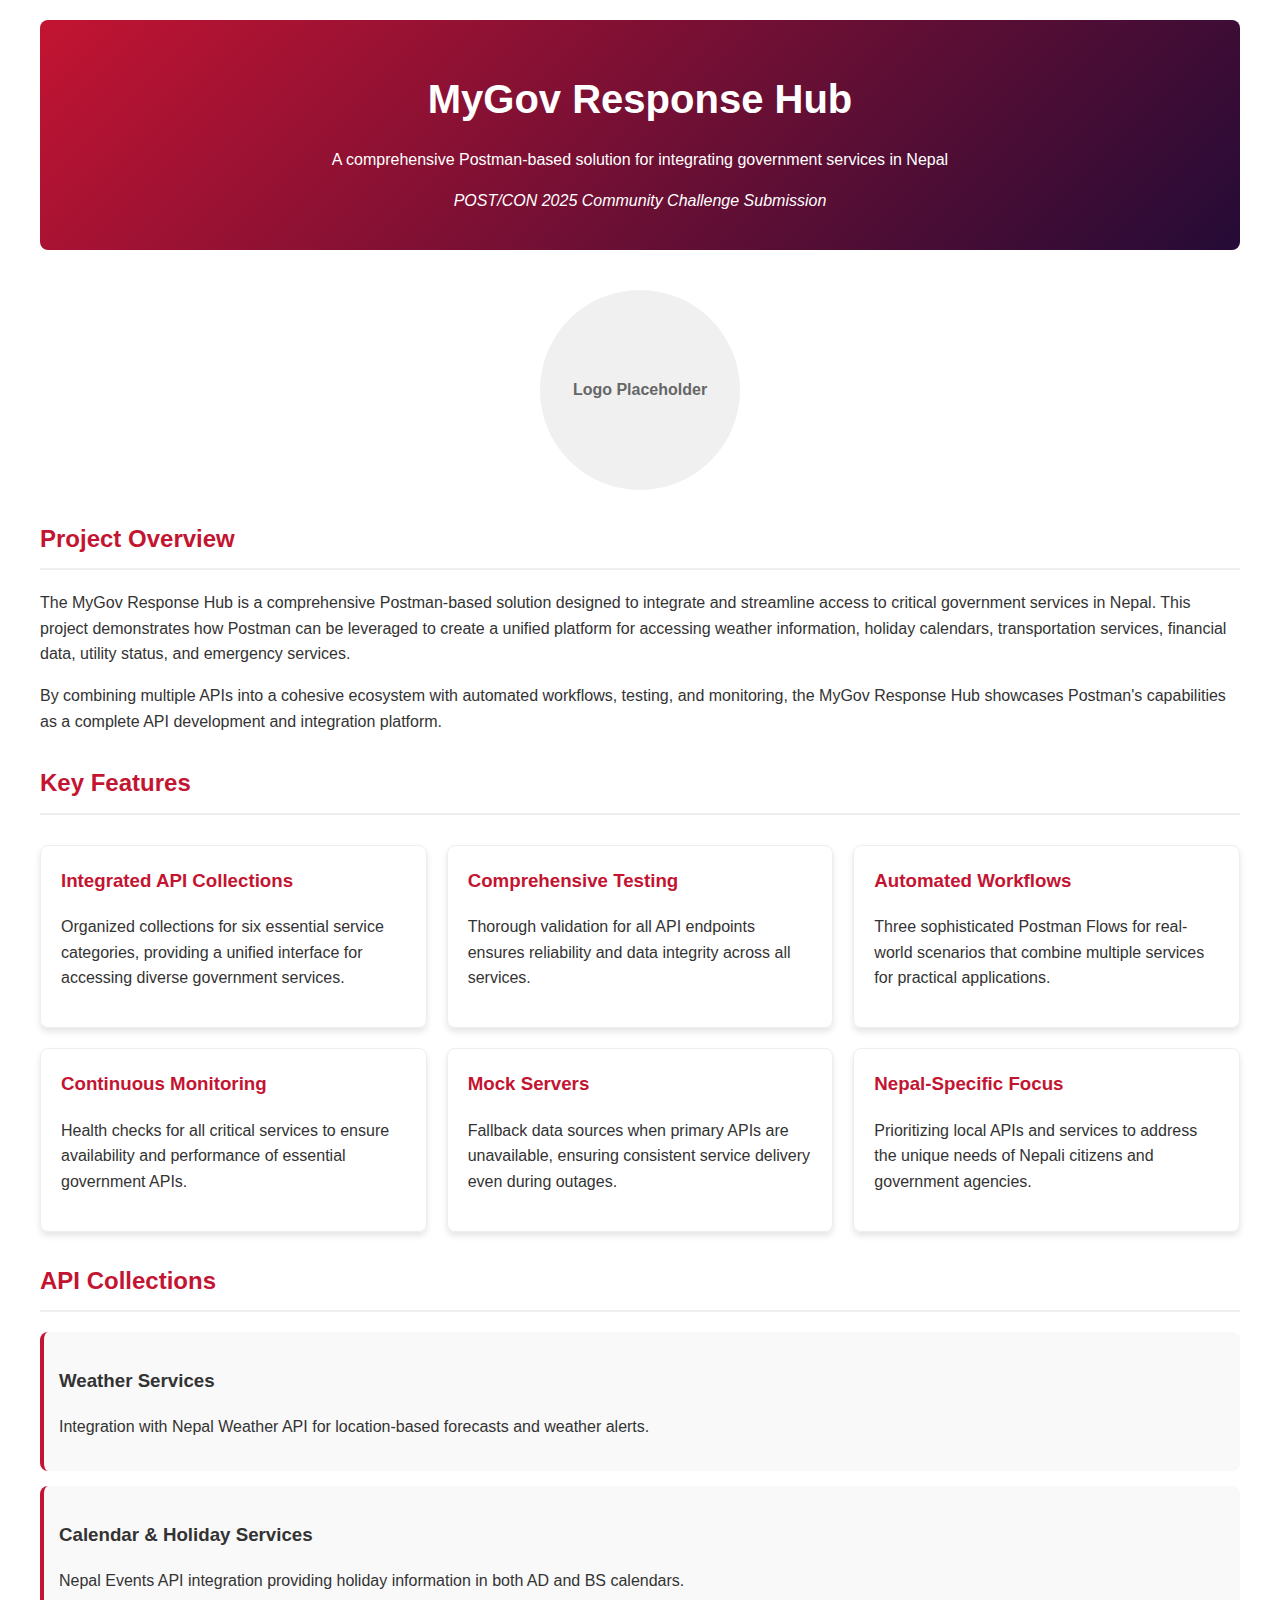
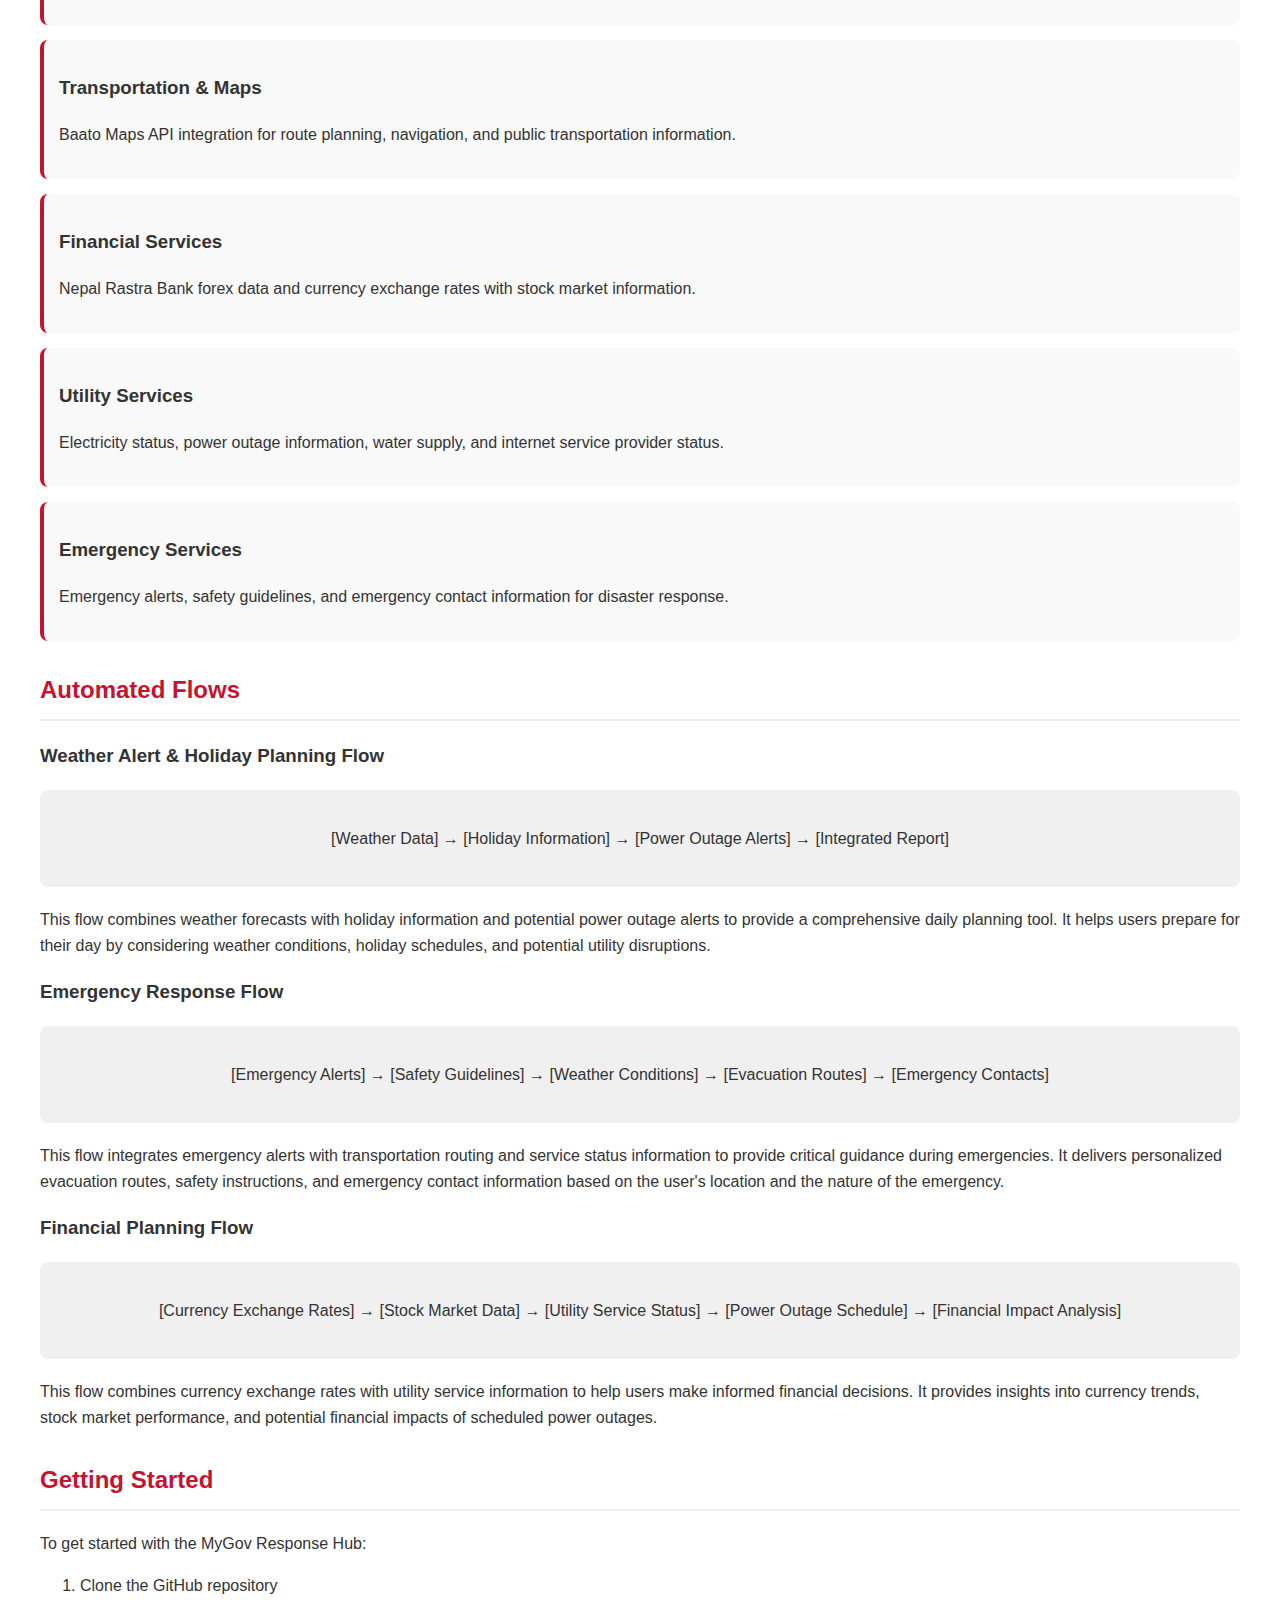
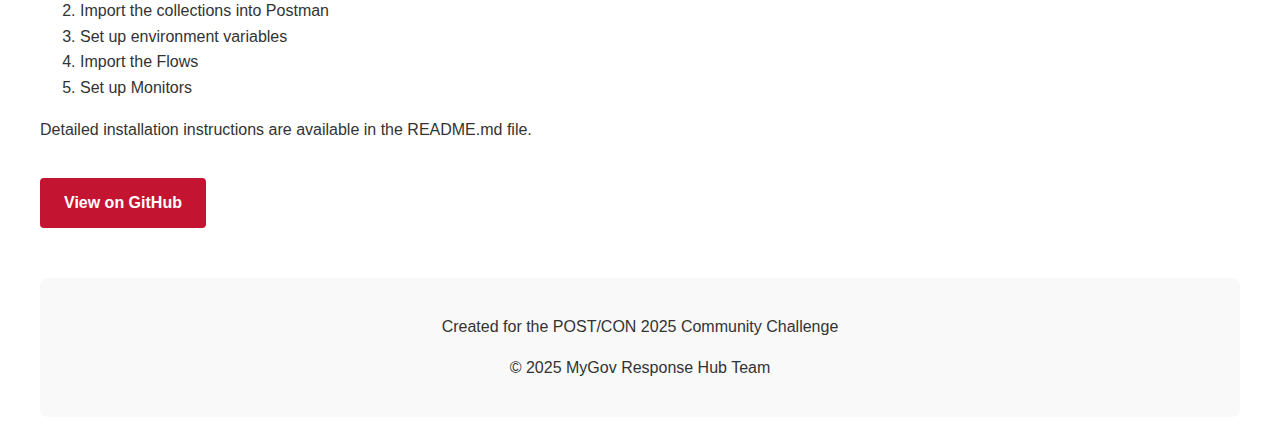
==== assets/project-overview.html @ 2e71a1d5 "added files" ====
<!DOCTYPE html>
<html lang="en">
<head>
    <meta charset="UTF-8">
    <meta name="viewport" content="width=device-width, initial-scale=1.0">
    <title>MyGov Response Hub - Project Overview</title>
    <style>
        body {
            font-family: 'Segoe UI', Tahoma, Geneva, Verdana, sans-serif;
            line-height: 1.6;
            color: #333;
            max-width: 1200px;
            margin: 0 auto;
            padding: 20px;
        }
        header {
            text-align: center;
            margin-bottom: 40px;
            padding: 20px;
            background: linear-gradient(135deg, #c31432, #240b36);
            color: white;
            border-radius: 8px;
        }
        h1 {
            font-size: 2.5em;
            margin-bottom: 10px;
        }
        h2 {
            color: #c31432;
            border-bottom: 2px solid #eee;
            padding-bottom: 10px;
            margin-top: 30px;
        }
        .logo-container {
            text-align: center;
            margin: 20px 0;
        }
        .logo-placeholder {
            width: 200px;
            height: 200px;
            margin: 0 auto;
            background-color: #f0f0f0;
            border-radius: 50%;
            display: flex;
            align-items: center;
            justify-content: center;
            font-weight: bold;
            color: #666;
        }
        .features {
            display: grid;
            grid-template-columns: repeat(auto-fill, minmax(300px, 1fr));
            gap: 20px;
            margin: 30px 0;
        }
        .feature-card {
            border: 1px solid #eee;
            border-radius: 8px;
            padding: 20px;
            box-shadow: 0 4px 6px rgba(0,0,0,0.1);
            transition: transform 0.3s ease;
        }
        .feature-card:hover {
            transform: translateY(-5px);
        }
        .feature-card h3 {
            color: #c31432;
            margin-top: 0;
        }
        .collections {
            margin: 30px 0;
        }
        .collection-item {
            background-color: #f9f9f9;
            padding: 15px;
            margin-bottom: 15px;
            border-radius: 8px;
            border-left: 4px solid #c31432;
        }
        .flows {
            margin: 30px 0;
        }
        .flow-diagram {
            background-color: #f0f0f0;
            padding: 20px;
            border-radius: 8px;
            margin-bottom: 20px;
            text-align: center;
        }
        footer {
            text-align: center;
            margin-top: 50px;
            padding: 20px;
            background-color: #f9f9f9;
            border-radius: 8px;
        }
        .cta-button {
            display: inline-block;
            background-color: #c31432;
            color: white;
            padding: 12px 24px;
            text-decoration: none;
            border-radius: 4px;
            font-weight: bold;
            margin-top: 20px;
            transition: background-color 0.3s ease;
        }
        .cta-button:hover {
            background-color: #a01029;
        }
    </style>
</head>
<body>
    <header>
        <h1>MyGov Response Hub</h1>
        <p>A comprehensive Postman-based solution for integrating government services in Nepal</p>
        <p><em>POST/CON 2025 Community Challenge Submission</em></p>
    </header>

    <div class="logo-container">
        <div class="logo-placeholder">Logo Placeholder</div>
    </div>

    <section>
        <h2>Project Overview</h2>
        <p>The MyGov Response Hub is a comprehensive Postman-based solution designed to integrate and streamline access to critical government services in Nepal. This project demonstrates how Postman can be leveraged to create a unified platform for accessing weather information, holiday calendars, transportation services, financial data, utility status, and emergency services.</p>
        <p>By combining multiple APIs into a cohesive ecosystem with automated workflows, testing, and monitoring, the MyGov Response Hub showcases Postman's capabilities as a complete API development and integration platform.</p>
    </section>

    <section>
        <h2>Key Features</h2>
        <div class="features">
            <div class="feature-card">
                <h3>Integrated API Collections</h3>
                <p>Organized collections for six essential service categories, providing a unified interface for accessing diverse government services.</p>
            </div>
            <div class="feature-card">
                <h3>Comprehensive Testing</h3>
                <p>Thorough validation for all API endpoints ensures reliability and data integrity across all services.</p>
            </div>
            <div class="feature-card">
                <h3>Automated Workflows</h3>
                <p>Three sophisticated Postman Flows for real-world scenarios that combine multiple services for practical applications.</p>
            </div>
            <div class="feature-card">
                <h3>Continuous Monitoring</h3>
                <p>Health checks for all critical services to ensure availability and performance of essential government APIs.</p>
            </div>
            <div class="feature-card">
                <h3>Mock Servers</h3>
                <p>Fallback data sources when primary APIs are unavailable, ensuring consistent service delivery even during outages.</p>
            </div>
            <div class="feature-card">
                <h3>Nepal-Specific Focus</h3>
                <p>Prioritizing local APIs and services to address the unique needs of Nepali citizens and government agencies.</p>
            </div>
        </div>
    </section>

    <section class="collections">
        <h2>API Collections</h2>
        <div class="collection-item">
            <h3>Weather Services</h3>
            <p>Integration with Nepal Weather API for location-based forecasts and weather alerts.</p>
        </div>
        <div class="collection-item">
            <h3>Calendar & Holiday Services</h3>
            <p>Nepal Events API integration providing holiday information in both AD and BS calendars.</p>
        </div>
        <div class="collection-item">
            <h3>Transportation & Maps</h3>
            <p>Baato Maps API integration for route planning, navigation, and public transportation information.</p>
        </div>
        <div class="collection-item">
            <h3>Financial Services</h3>
            <p>Nepal Rastra Bank forex data and currency exchange rates with stock market information.</p>
        </div>
        <div class="collection-item">
            <h3>Utility Services</h3>
            <p>Electricity status, power outage information, water supply, and internet service provider status.</p>
        </div>
        <div class="collection-item">
            <h3>Emergency Services</h3>
            <p>Emergency alerts, safety guidelines, and emergency contact information for disaster response.</p>
        </div>
    </section>

    <section class="flows">
        <h2>Automated Flows</h2>
        <div>
            <h3>Weather Alert & Holiday Planning Flow</h3>
            <div class="flow-diagram">
                <p>[Weather Data] → [Holiday Information] → [Power Outage Alerts] → [Integrated Report]</p>
            </div>
            <p>This flow combines weather forecasts with holiday information and potential power outage alerts to provide a comprehensive daily planning tool. It helps users prepare for their day by considering weather conditions, holiday schedules, and potential utility disruptions.</p>
        </div>
        <div>
            <h3>Emergency Response Flow</h3>
            <div class="flow-diagram">
                <p>[Emergency Alerts] → [Safety Guidelines] → [Weather Conditions] → [Evacuation Routes] → [Emergency Contacts]</p>
            </div>
            <p>This flow integrates emergency alerts with transportation routing and service status information to provide critical guidance during emergencies. It delivers personalized evacuation routes, safety instructions, and emergency contact information based on the user's location and the nature of the emergency.</p>
        </div>
        <div>
            <h3>Financial Planning Flow</h3>
            <div class="flow-diagram">
                <p>[Currency Exchange Rates] → [Stock Market Data] → [Utility Service Status] → [Power Outage Schedule] → [Financial Impact Analysis]</p>
            </div>
            <p>This flow combines currency exchange rates with utility service information to help users make informed financial decisions. It provides insights into currency trends, stock market performance, and potential financial impacts of scheduled power outages.</p>
        </div>
    </section>

    <section>
        <h2>Getting Started</h2>
        <p>To get started with the MyGov Response Hub:</p>
        <ol>
            <li>Clone the GitHub repository</li>
            <li>Import the collections into Postman</li>
            <li>Set up environment variables</li>
            <li>Import the Flows</li>
            <li>Set up Monitors</li>
        </ol>
        <p>Detailed installation instructions are available in the README.md file.</p>
        <a href="https://github.com/yourusername/mygov-response-hub" class="cta-button">View on GitHub</a>
    </section>

    <footer>
        <p>Created for the POST/CON 2025 Community Challenge</p>
        <p>© 2025 MyGov Response Hub Team</p>
    </footer>
</body>
</html>
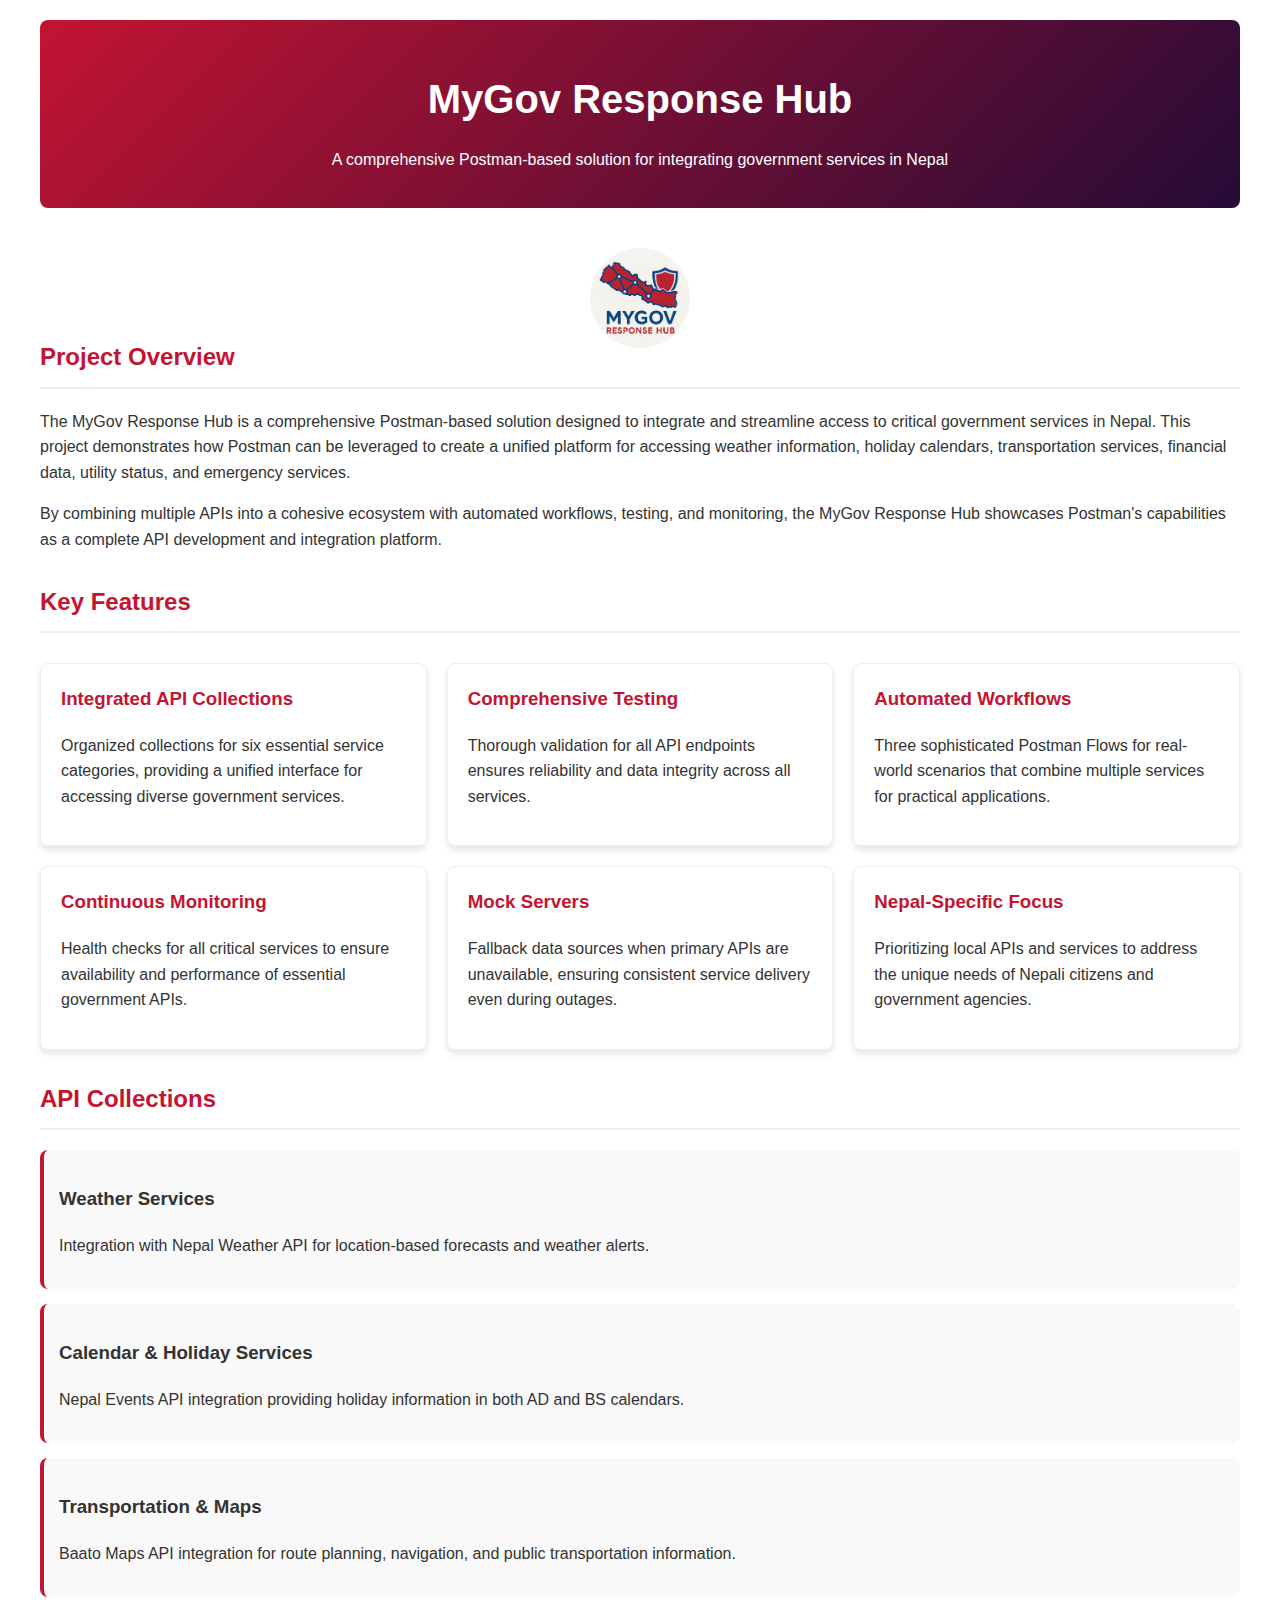
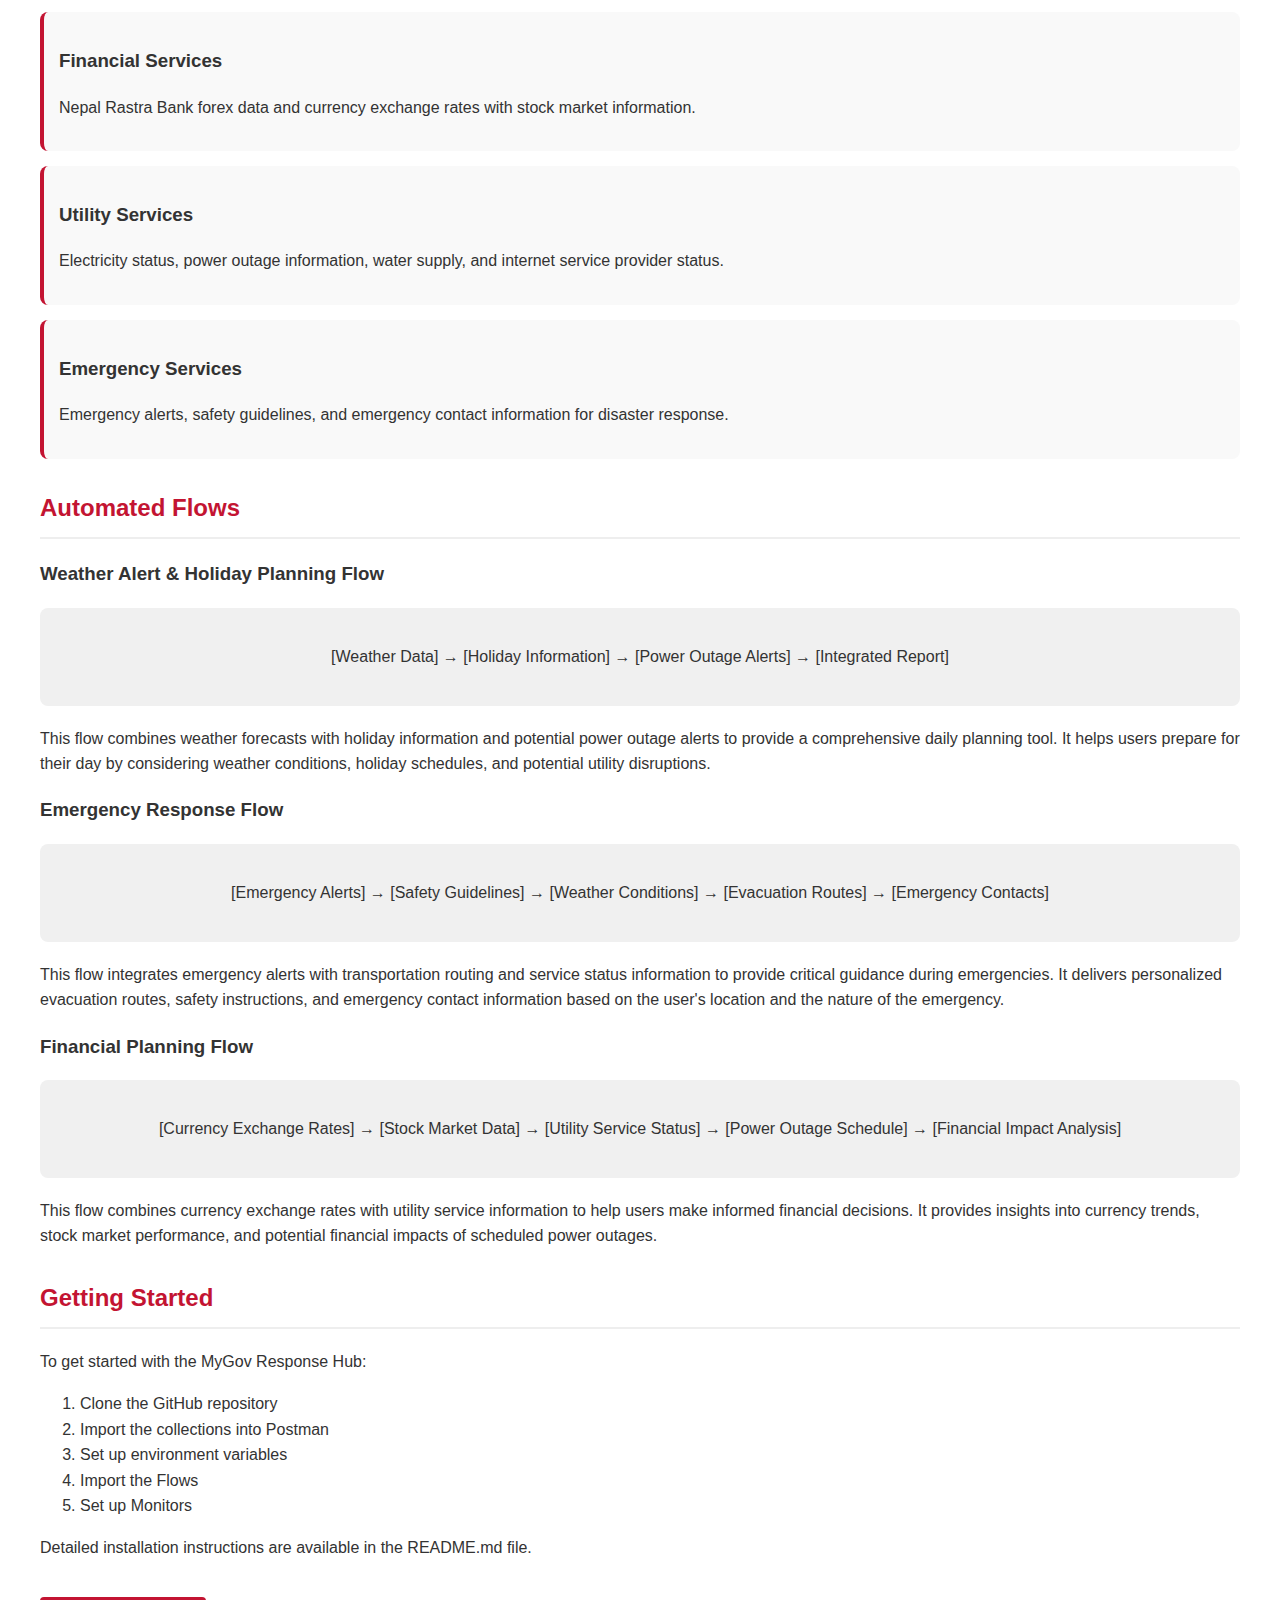
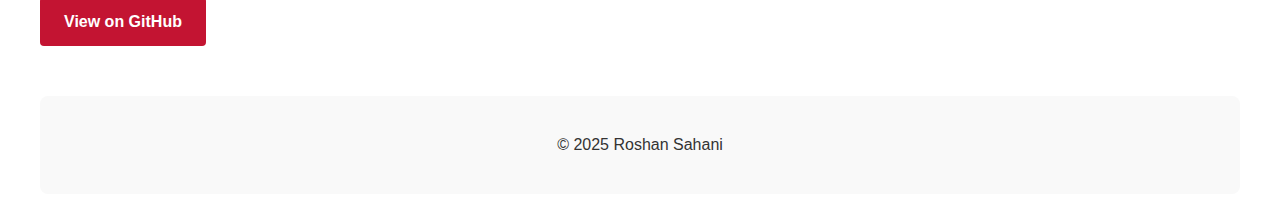
==== commit 425c71ec: "almost" ====
--- a/assets/project-overview.html
+++ b/assets/project-overview.html
@@ -32,12 +32,19 @@
             margin-top: 30px;
         }
         .logo-container {
+            height: 60px;
+            width: auto;
             text-align: center;
             margin: 20px 0;
         }
+        .logo {
+            height: 100px; 
+            width: 100px;
+        }
+
         .logo-placeholder {
-            width: 200px;
-            height: 200px;
+            width: 20px;
+            height: 20px;
             margin: 0 auto;
             background-color: #f0f0f0;
             border-radius: 50%;
@@ -114,11 +121,10 @@
     <header>
         <h1>MyGov Response Hub</h1>
         <p>A comprehensive Postman-based solution for integrating government services in Nepal</p>
-        <p><em>POST/CON 2025 Community Challenge Submission</em></p>
     </header>
 
     <div class="logo-container">
-        <div class="logo-placeholder">Logo Placeholder</div>
+        <img src="./logo.png" alt="Logo" class="logo" width: 2px height: 2px/>
     </div>
 
     <section>
@@ -221,12 +227,11 @@
             <li>Set up Monitors</li>
         </ol>
         <p>Detailed installation instructions are available in the README.md file.</p>
-        <a href="https://github.com/yourusername/mygov-response-hub" class="cta-button">View on GitHub</a>
+        <a href="https://github.com/felixop7/mygov-response" class="cta-button">View on GitHub</a>
     </section>
 
     <footer>
-        <p>Created for the POST/CON 2025 Community Challenge</p>
-        <p>© 2025 MyGov Response Hub Team</p>
+        <p>© 2025 Roshan Sahani</p>
     </footer>
 </body>
 </html>
